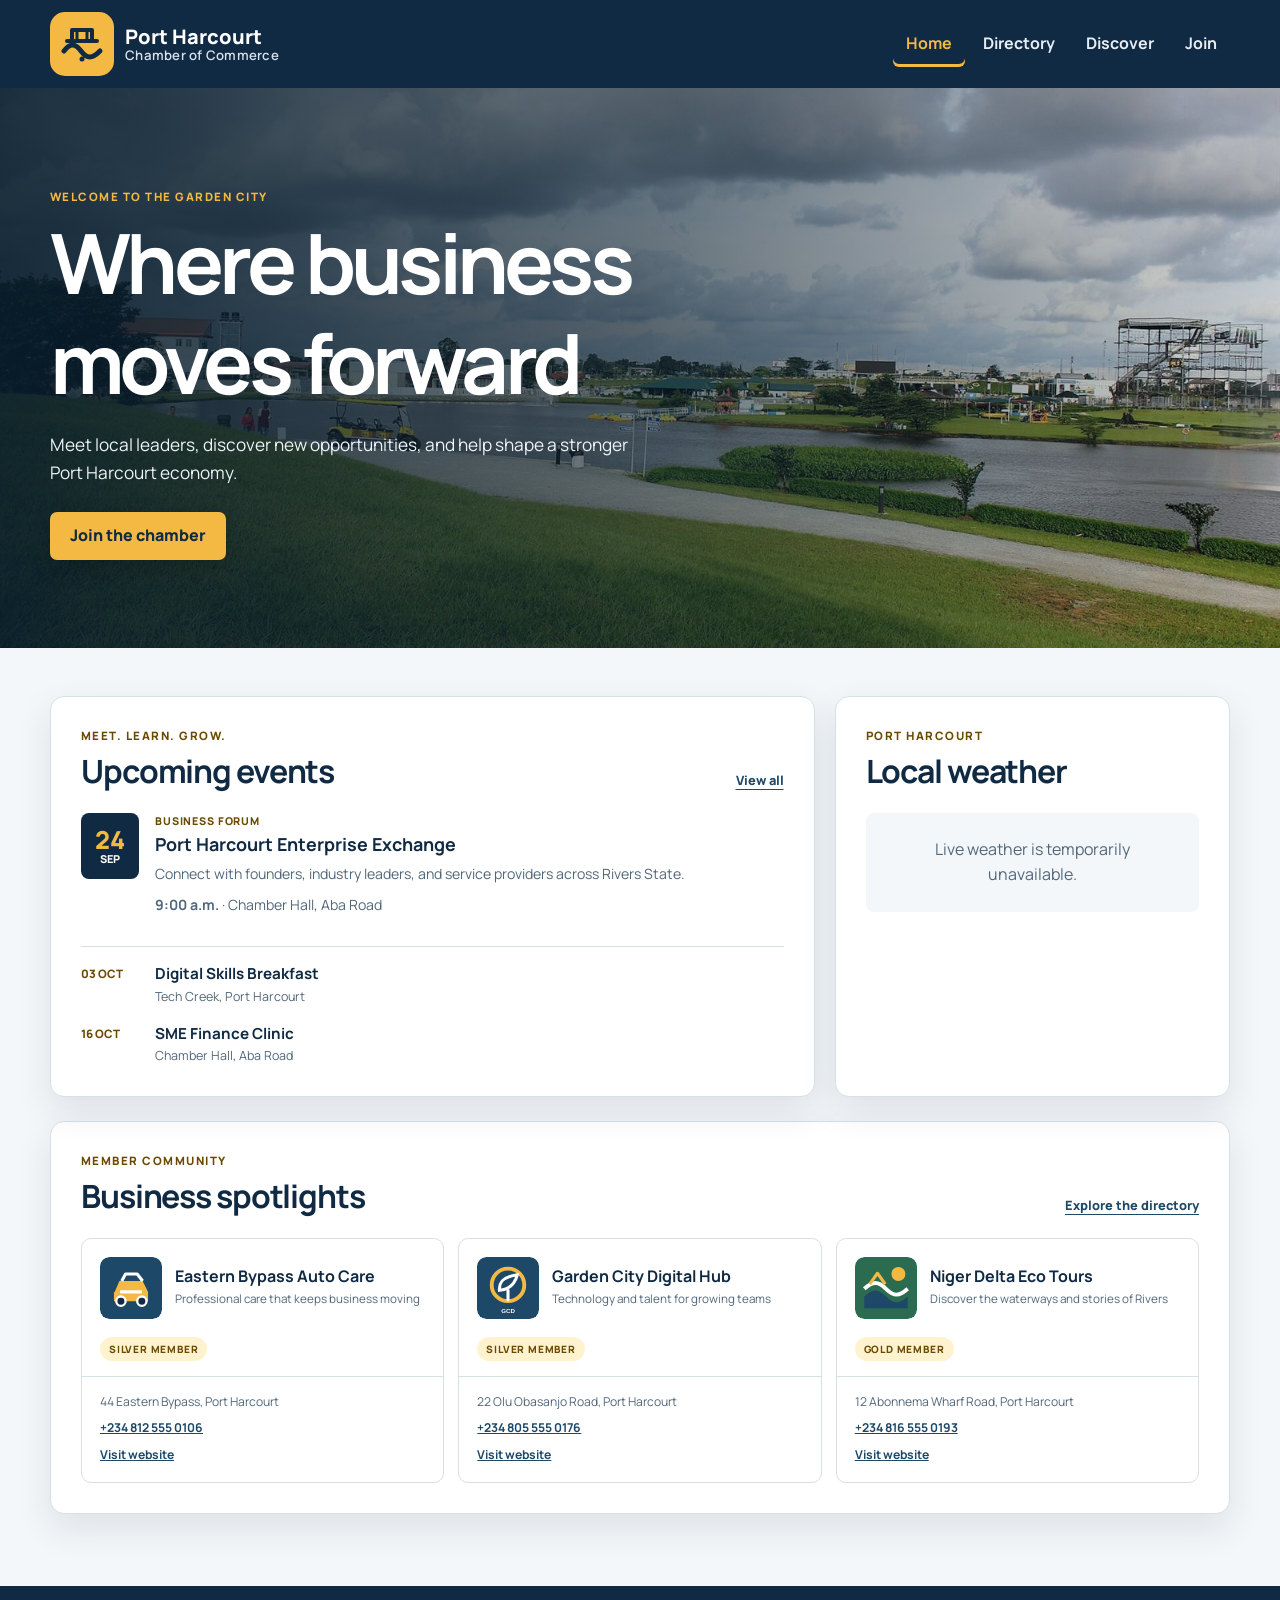
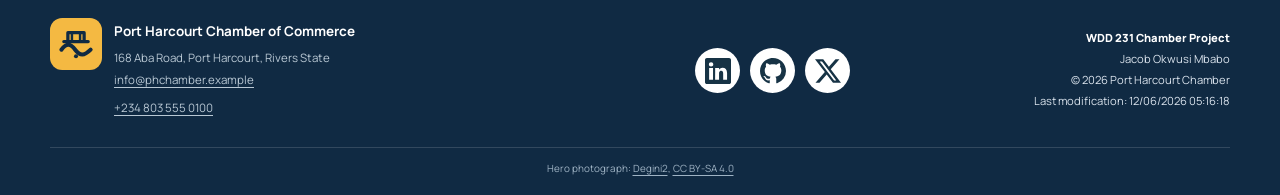
==== chamber/index.html @ 51860c70 "Week 2 assignment" ====
<!DOCTYPE html>
<html lang="en">

<head>
    <meta charset="UTF-8">
    <meta name="viewport" content="width=device-width, initial-scale=1.0">
    <title>Port Harcourt Chamber of Commerce | Home</title>
    <meta name="description" content="Connect with Port Harcourt businesses, chamber events, local weather, and opportunities to grow in Rivers State.">
    <meta name="author" content="Jacob Okwusi Mbabo">
    <meta property="og:title" content="Port Harcourt Chamber of Commerce | Home">
    <meta property="og:description" content="Connect with Port Harcourt businesses, chamber events, local weather, and opportunities to grow in Rivers State.">
    <meta property="og:type" content="website">
    <meta property="og:image" content="https://legendaryemp.github.io/wdd231/chamber/images/port-harcourt-pleasure-park.jpg">
    <meta property="og:image:alt" content="The lake and green landscape at Port Harcourt Pleasure Park">
    <meta property="og:url" content="https://legendaryemp.github.io/wdd231/chamber/index.html">
    <link rel="icon" href="images/chamber-logo.svg" type="image/svg+xml">
    <link rel="stylesheet" href="styles/reset.css">
    <link rel="stylesheet" href="styles/small.css">
    <link rel="stylesheet" href="styles/larger.css">
    <link rel="preconnect" href="https://fonts.googleapis.com">
    <link rel="preconnect" href="https://fonts.gstatic.com" crossorigin>
    <link href="https://fonts.googleapis.com/css2?family=Manrope:wght@400;500;600;700;800&amp;display=swap" rel="stylesheet">
    <script src="scripts/navigation.js" defer></script>
    <script src="scripts/dates.js" defer></script>
    <script src="scripts/weather.js" defer></script>
    <script src="scripts/spotlights.js" defer></script>
</head>

<body>
    <a class="skip-link" href="#main-content">Skip to main content</a>

    <header class="site-header">
        <div class="masthead">
            <a class="brand" href="index.html">
                <img src="images/chamber-logo.svg" alt="" width="64" height="64">
                <span class="brand-name">Port Harcourt <small>Chamber of Commerce</small></span>
            </a>
            <button class="menu-toggle" type="button" aria-label="Open navigation" aria-controls="primary-navigation" aria-expanded="false">
                <span aria-hidden="true"></span>
            </button>
            <nav class="primary-navigation" id="primary-navigation" aria-label="Primary navigation">
                <ul>
                    <li><a href="index.html" aria-current="page">Home</a></li>
                    <li><a href="directory.html">Directory</a></li>
                    <li><a href="discover.html">Discover</a></li>
                    <li><a href="join.html">Join</a></li>
                </ul>
            </nav>
        </div>
    </header>

    <main id="main-content">
        <section class="hero" aria-labelledby="hero-heading">
            <img src="images/port-harcourt-pleasure-park.jpg" alt="The lake and green landscape at Port Harcourt Pleasure Park" width="1600" height="1067" fetchpriority="high">
            <div class="hero-content">
                <p class="eyebrow">Welcome to the Garden City</p>
                <h1 id="hero-heading">Where business moves forward</h1>
                <p>Meet local leaders, discover new opportunities, and help shape a stronger Port Harcourt economy.</p>
                <a class="button button-primary" href="join.html">Join the chamber</a>
            </div>
        </section>

        <div class="page-shell">
            <div class="home-grid">
                <section class="content-card events" aria-labelledby="events-heading">
                    <div class="section-heading">
                        <div>
                            <p class="eyebrow">Meet. Learn. Grow.</p>
                            <h2 id="events-heading">Upcoming events</h2>
                        </div>
                        <a class="text-link" href="discover.html">View all</a>
                    </div>
                    <article class="featured-event">
                        <time datetime="2026-09-24"><span>24</span>Sep</time>
                        <div>
                            <p class="event-type">Business forum</p>
                            <h3>Port Harcourt Enterprise Exchange</h3>
                            <p>Connect with founders, industry leaders, and service providers across Rivers State.</p>
                            <p class="event-meta"><strong>9:00 a.m.</strong> · Chamber Hall, Aba Road</p>
                        </div>
                    </article>
                    <div class="event-list">
                        <article>
                            <time datetime="2026-10-03">03 Oct</time>
                            <div><h3>Digital Skills Breakfast</h3><p>Tech Creek, Port Harcourt</p></div>
                        </article>
                        <article>
                            <time datetime="2026-10-16">16 Oct</time>
                            <div><h3>SME Finance Clinic</h3><p>Chamber Hall, Aba Road</p></div>
                        </article>
                    </div>
                </section>

                <section class="content-card weather" aria-labelledby="weather-heading">
                    <div class="section-heading">
                        <div>
                            <p class="eyebrow">Port Harcourt</p>
                            <h2 id="weather-heading">Local weather</h2>
                        </div>
                    </div>
                    <div id="weather-content" aria-live="polite">
                        <p class="loading-message">Loading current weather…</p>
                    </div>
                    <noscript><p>Enable JavaScript to view current weather and the three-day forecast.</p></noscript>
                </section>
            </div>

            <section class="spotlights" aria-labelledby="spotlights-heading">
                <div class="section-heading section-heading-wide">
                    <div>
                        <p class="eyebrow">Member community</p>
                        <h2 id="spotlights-heading">Business spotlights</h2>
                    </div>
                    <a class="text-link" href="directory.html">Explore the directory</a>
                </div>
                <div class="spotlight-grid" id="spotlight-cards" aria-live="polite">
                    <p class="loading-message">Loading member spotlights…</p>
                </div>
                <noscript><p>Enable JavaScript to view featured chamber members.</p></noscript>
            </section>
        </div>
    </main>

    <footer class="site-footer">
        <div class="footer-content">
            <div class="footer-contact">
                <img src="images/chamber-logo.svg" alt="" width="52" height="52">
                <div>
                    <strong>Port Harcourt Chamber of Commerce</strong>
                    <address>168 Aba Road, Port Harcourt, Rivers State<br><a href="mailto:info@phchamber.example">info@phchamber.example</a><br><a href="tel:+2348035550100">+234&nbsp;803&nbsp;555&nbsp;0100</a></address>
                </div>
            </div>
            <nav class="social-links" aria-label="Social media">
                <a href="https://www.linkedin.com/" aria-label="LinkedIn"><img src="images/linkedin.svg" alt="" width="26" height="26"></a>
                <a href="https://github.com/LegendaryEmp/wdd231" aria-label="GitHub repository"><img src="images/github.svg" alt="" width="26" height="26"></a>
                <a href="https://x.com/Legendaryemp" aria-label="X"><img src="images/x-social.svg" alt="" width="26" height="26"></a>
            </nav>
            <div class="footer-meta">
                <p>WDD 231 Chamber Project</p>
                <p>Jacob Okwusi Mbabo</p>
                <p><span id="current-year"></span> Port Harcourt Chamber</p>
                <p id="last-modified"></p>
            </div>
        </div>
        <p class="photo-credit">Hero photograph: <a href="https://commons.wikimedia.org/wiki/File:Port_Harcourt_Pleasure_Park.jpg">Degini2</a>, <a href="https://creativecommons.org/licenses/by-sa/4.0/">CC BY-SA 4.0</a></p>
    </footer>
</body>

</html>
---- chamber/styles/small.css ----
:root {
    --navy: #102a43;
    --navy-light: #1d4867;
    --gold: #f4b942;
    --gold-dark: #6b4a00;
    --mist: #f4f7f9;
    --white: #ffffff;
    --slate: #243b53;
    --muted: #52677a;
    --line: #d6e0e7;
    --success: #2b6b4f;
    --radius: 14px;
    --shadow: 0 14px 36px rgb(16 42 67 / 10%);
}

* {
    box-sizing: border-box;
}

html {
    scroll-behavior: smooth;
}

body {
    margin: 0;
    background: var(--mist);
    color: var(--slate);
    font-family: "Manrope", Arial, sans-serif;
    line-height: 1.6;
}

img {
    display: block;
    max-width: 100%;
    height: auto;
}

a {
    color: inherit;
}

button,
a {
    -webkit-tap-highlight-color: transparent;
}

button {
    font: inherit;
}

.skip-link {
    position: fixed;
    z-index: 100;
    top: 8px;
    left: 8px;
    padding: 10px 14px;
    border-radius: 6px;
    background: var(--gold);
    color: var(--navy);
    font-weight: 800;
    transform: translateY(-150%);
}

.skip-link:focus {
    transform: translateY(0);
}

.site-header {
    position: relative;
    z-index: 20;
    background: var(--navy);
    color: var(--white);
}

.masthead {
    display: grid;
    grid-template-columns: minmax(0, 1fr) auto;
    align-items: center;
    width: min(100% - 28px, 1180px);
    margin-inline: auto;
    padding-block: 12px;
}

.brand {
    display: inline-flex;
    align-items: center;
    gap: 11px;
    width: fit-content;
    color: var(--white);
    font-size: clamp(1rem, 4vw, 1.25rem);
    font-weight: 800;
    line-height: 1.15;
    text-decoration: none;
}

.brand img {
    width: 52px;
    height: 52px;
}

.brand-name small {
    display: block;
    color: #d9e2ec;
    font-size: 0.66em;
    font-weight: 600;
    letter-spacing: 0.02em;
}

.menu-toggle {
    display: grid;
    place-items: center;
    width: 46px;
    height: 46px;
    border: 1px solid rgb(255 255 255 / 35%);
    border-radius: 8px;
    background: transparent;
    color: var(--white);
    cursor: pointer;
}

.menu-toggle span,
.menu-toggle span::before,
.menu-toggle span::after {
    display: block;
    width: 23px;
    height: 2px;
    background: currentcolor;
    content: "";
    transition: transform 180ms ease;
}

.menu-toggle span {
    position: relative;
}

.menu-toggle span::before {
    position: absolute;
    top: -7px;
}

.menu-toggle span::after {
    position: absolute;
    top: 7px;
}

.menu-toggle[aria-expanded="true"] span {
    background: transparent;
}

.menu-toggle[aria-expanded="true"] span::before {
    top: 0;
    transform: rotate(45deg);
}

.menu-toggle[aria-expanded="true"] span::after {
    top: 0;
    transform: rotate(-45deg);
}

.primary-navigation {
    grid-column: 1 / -1;
}

.primary-navigation ul {
    display: grid;
    gap: 2px;
    margin: 12px 0 0;
    padding: 0;
    border-top: 1px solid rgb(255 255 255 / 16%);
    list-style: none;
}

.primary-navigation a {
    display: block;
    padding: 13px 10px;
    border-radius: 6px;
    color: #e8eef3;
    font-weight: 700;
    text-decoration: none;
}

.primary-navigation a:hover,
.primary-navigation a:focus-visible {
    background: rgb(255 255 255 / 10%);
    color: var(--white);
}

.primary-navigation a[aria-current="page"] {
    background: var(--gold);
    color: var(--navy);
}

.hero {
    position: relative;
    display: grid;
    min-height: 510px;
    overflow: hidden;
    isolation: isolate;
    align-items: end;
}

.hero::after {
    position: absolute;
    z-index: -1;
    inset: 0;
    background: linear-gradient(180deg, rgb(8 29 45 / 12%) 12%, rgb(8 29 45 / 90%) 100%);
    content: "";
}

.hero > img {
    position: absolute;
    z-index: -2;
    inset: 0;
    width: 100%;
    height: 100%;
    object-fit: cover;
    object-position: 52% center;
}

.hero-content {
    width: min(100% - 32px, 1180px);
    margin-inline: auto;
    padding-block: 70px 54px;
    color: var(--white);
}

.eyebrow {
    margin: 0 0 7px;
    color: var(--gold-dark);
    font-size: 0.72rem;
    font-weight: 800;
    letter-spacing: 0.13em;
    text-transform: uppercase;
}

.hero .eyebrow {
    color: var(--gold);
}

h1,
h2,
h3,
p {
    overflow-wrap: anywhere;
}

h1,
h2,
h3 {
    color: var(--navy);
    line-height: 1.2;
}

.hero h1 {
    max-width: 700px;
    margin: 0;
    color: var(--white);
    font-size: clamp(2.3rem, 10vw, 5.2rem);
    letter-spacing: -0.055em;
}

.hero-content > p:not(.eyebrow) {
    max-width: 610px;
    margin: 18px 0 26px;
    color: #edf3f7;
    font-size: 1rem;
}

.button {
    display: inline-flex;
    justify-content: center;
    min-height: 46px;
    align-items: center;
    padding: 11px 20px;
    border-radius: 7px;
    font-weight: 800;
    text-decoration: none;
}

.button-primary {
    background: var(--gold);
    color: var(--navy);
    box-shadow: 0 8px 22px rgb(0 0 0 / 22%);
}

.button-primary:hover,
.button-primary:focus-visible {
    background: #ffca5d;
    transform: translateY(-1px);
}

.page-shell,
.directory-main {
    width: min(100% - 32px, 1180px);
    margin-inline: auto;
}

.page-shell {
    padding-block: 36px 52px;
}

.home-grid {
    display: grid;
    gap: 20px;
}

.content-card,
.spotlights {
    padding: 24px;
    border: 1px solid var(--line);
    border-radius: var(--radius);
    background: var(--white);
    box-shadow: var(--shadow);
}

.section-heading {
    display: flex;
    align-items: flex-end;
    justify-content: space-between;
    gap: 18px;
    margin-bottom: 22px;
}

.section-heading > div,
.featured-event > div,
.event-list article > div {
    min-width: 0;
}

.section-heading h2 {
    margin: 0;
    font-size: clamp(1.45rem, 5vw, 2rem);
    letter-spacing: -0.035em;
}

.text-link {
    flex: 0 0 auto;
    color: var(--navy-light);
    font-size: 0.8rem;
    font-weight: 800;
    text-underline-offset: 4px;
}

.featured-event {
    display: grid;
    grid-template-columns: 58px 1fr;
    gap: 16px;
    padding-bottom: 22px;
    border-bottom: 1px solid var(--line);
}

.featured-event > time {
    display: flex;
    flex-direction: column;
    justify-content: center;
    height: 66px;
    border-radius: 8px;
    background: var(--navy);
    color: var(--white);
    font-size: 0.68rem;
    font-weight: 800;
    line-height: 1.1;
    text-align: center;
    text-transform: uppercase;
}

.featured-event time span {
    color: var(--gold);
    font-size: 1.55rem;
}

.event-type {
    margin: 0 0 4px;
    color: var(--gold-dark);
    font-size: 0.67rem;
    font-weight: 800;
    letter-spacing: 0.08em;
    text-transform: uppercase;
}

.featured-event h3,
.event-list h3 {
    margin: 0;
}

.featured-event h3 {
    font-size: 1.12rem;
}

.featured-event p:not(.event-type) {
    margin: 8px 0;
    color: var(--muted);
    font-size: 0.88rem;
}

.featured-event .event-meta {
    margin-bottom: 0;
    color: var(--slate);
}

.event-list {
    display: grid;
}

.event-list article {
    display: grid;
    grid-template-columns: 58px 1fr;
    gap: 16px;
    padding-top: 18px;
}

.event-list time {
    color: var(--gold-dark);
    font-size: 0.72rem;
    font-weight: 800;
    text-transform: uppercase;
}

.event-list h3 {
    font-size: 0.95rem;
}

.event-list p {
    margin: 3px 0 0;
    color: var(--muted);
    font-size: 0.78rem;
}

.loading-message,
.error-message {
    grid-column: 1 / -1;
    margin: 0;
    padding: 24px;
    border-radius: 8px;
    background: var(--mist);
    color: var(--muted);
    text-align: center;
}

.current-weather {
    display: grid;
    grid-template-columns: auto 1fr;
    gap: 15px;
    align-items: center;
    margin-bottom: 21px;
}

.current-weather img {
    width: 76px;
    height: 76px;
    border-radius: 50%;
    background: #eaf2f6;
}

.current-temperature {
    margin: 0;
    color: var(--navy);
    font-size: 2.2rem;
    font-weight: 800;
    line-height: 1;
}

.weather-description {
    margin: 5px 0 0;
    color: var(--muted);
    font-size: 0.88rem;
    text-transform: capitalize;
}

.forecast-title {
    margin: 0 0 10px;
    color: var(--navy);
    font-size: 0.78rem;
    letter-spacing: 0.08em;
    text-transform: uppercase;
}

.forecast-list {
    display: grid;
    grid-template-columns: repeat(3, minmax(0, 1fr));
    gap: 7px;
    margin: 0;
    padding: 0;
    list-style: none;
}

.forecast-list li {
    padding: 11px 5px;
    border-radius: 7px;
    background: var(--mist);
    text-align: center;
}

.forecast-list time,
.forecast-list strong {
    display: block;
}

.forecast-list time {
    color: var(--muted);
    font-size: 0.67rem;
    font-weight: 700;
}

.forecast-list strong {
    margin-top: 4px;
    color: var(--navy);
    font-size: 1.04rem;
}

.weather-source {
    margin: 14px 0 0;
    color: var(--muted);
    font-size: 0.66rem;
    text-align: right;
}

.weather-source a {
    text-underline-offset: 3px;
}

.spotlights {
    margin-top: 20px;
}

.spotlight-grid {
    display: grid;
    gap: 14px;
}

.member-card {
    display: grid;
    grid-template-rows: auto auto 1fr;
    min-width: 0;
    overflow: hidden;
    border: 1px solid var(--line);
    border-radius: 10px;
    background: var(--white);
}

.member-card-header {
    display: grid;
    grid-template-columns: 62px minmax(0, 1fr);
    gap: 13px;
    align-items: center;
    padding: 18px;
}

.member-card-header img {
    width: 62px;
    height: 62px;
    border-radius: 9px;
}

.member-card h3 {
    margin: 0;
    font-size: 1rem;
}

.member-card .tagline {
    margin: 4px 0 0;
    color: var(--muted);
    font-size: 0.73rem;
}

.membership-badge {
    width: fit-content;
    margin: 0 18px;
    padding: 4px 9px;
    border-radius: 999px;
    background: #fff3cf;
    color: var(--gold-dark);
    font-size: 0.63rem;
    font-weight: 800;
    letter-spacing: 0.08em;
    text-transform: uppercase;
}

.member-details {
    display: grid;
    gap: 7px;
    margin: 15px 0 0;
    padding: 15px 18px 18px;
    border-top: 1px solid var(--line);
    color: var(--muted);
    font-size: 0.76rem;
    font-style: normal;
}

.member-details a {
    color: var(--navy-light);
    font-weight: 700;
    overflow-wrap: anywhere;
}

.directory-main {
    min-height: 55vh;
    padding-block: 38px 56px;
}

.placeholder-main {
    display: flex;
    flex-direction: column;
    justify-content: center;
    min-height: 58vh;
    width: min(100% - 32px, 760px);
    margin-inline: auto;
    padding-block: 64px;
}

.placeholder-main h1 {
    max-width: 700px;
    margin: 0;
    font-size: clamp(2.2rem, 9vw, 4.3rem);
    letter-spacing: -0.055em;
}

.placeholder-main > p:not(.eyebrow) {
    max-width: 650px;
    margin: 18px 0 28px;
    color: var(--muted);
}

.placeholder-main .button {
    align-self: flex-start;
}

.directory-intro {
    max-width: 690px;
}

.directory-intro h1 {
    margin: 0;
    font-size: clamp(2rem, 9vw, 3.6rem);
    letter-spacing: -0.055em;
}

.directory-intro > p:last-child {
    margin: 12px 0 0;
    color: var(--muted);
}

.directory-toolbar {
    display: flex;
    justify-content: center;
    gap: 8px;
    margin: 28px 0 20px;
}

.directory-toolbar button {
    min-width: 104px;
    padding: 9px 15px;
    border: 1px solid var(--navy);
    border-radius: 7px;
    background: var(--white);
    color: var(--navy);
    font-weight: 800;
    cursor: pointer;
}

.directory-toolbar button[aria-pressed="true"] {
    background: var(--navy);
    color: var(--white);
}

.directory-grid {
    display: grid;
    gap: 14px;
}

.directory-grid.list-view {
    display: block;
}

.directory-grid.list-view .member-card {
    display: grid;
    grid-template-columns: 1fr;
    margin-bottom: 10px;
    border-radius: 5px;
}

.directory-grid.list-view .member-card:nth-child(even) {
    background: #e7edf1;
}

.site-footer {
    padding: 32px 16px 18px;
    background: var(--navy);
    color: #d9e2ec;
}

.footer-content {
    display: grid;
    gap: 26px;
    width: min(100%, 1180px);
    margin-inline: auto;
}

.footer-contact {
    display: flex;
    gap: 12px;
    align-items: flex-start;
}

.footer-contact strong {
    color: var(--white);
    font-size: 0.84rem;
}

.footer-contact address {
    margin-top: 5px;
    color: #b9c8d4;
    font-size: 0.72rem;
    font-style: normal;
}

.footer-contact a,
.photo-credit a {
    color: inherit;
    text-underline-offset: 3px;
}

.social-links {
    display: flex;
    gap: 10px;
    align-items: center;
}

.social-links a {
    display: grid;
    width: 45px;
    height: 45px;
    place-items: center;
    border: 1px solid rgb(255 255 255 / 28%);
    border-radius: 50%;
    background: var(--white);
}

.footer-meta p {
    margin: 0 0 3px;
    font-size: 0.7rem;
}

.footer-meta p:first-child {
    color: var(--white);
    font-weight: 800;
}

.photo-credit {
    width: min(100%, 1180px);
    margin: 24px auto 0;
    padding-top: 13px;
    border-top: 1px solid rgb(255 255 255 / 14%);
    color: #9fb3c4;
    font-size: 0.62rem;
    text-align: center;
}

:focus-visible {
    outline: 3px solid var(--gold);
    outline-offset: 3px;
}

[hidden] {
    display: none !important;
}

@media (max-width: 699px) {
    .masthead .menu-toggle {
        display: grid !important;
    }

    .featured-event {
        grid-template-columns: 58px minmax(0, 1fr);
    }

    .featured-event h3 {
        font-size: 1rem;
    }
}

.member-card h2 {
    margin: 0;
    font-size: 1rem;
}

.member-details,
.footer-contact > div {
    min-width: 0;
    overflow-wrap: anywhere;
}

.footer-contact > img,
.brand > img {
    flex-shrink: 0;
}

.directory-grid.list-view .member-card-header {
    grid-template-columns: minmax(0, 1fr);
}

.directory-grid.list-view .member-card-header img,
.directory-grid.list-view .tagline {
    display: none;
}

@media (max-width: 699px) {
    .section-heading-wide {
        flex-direction: column;
        align-items: flex-start;
    }
}

.footer-contact address a {
    display: inline-block;
    min-height: 28px;
    padding-block: 4px;
}
---- chamber/styles/larger.css ----
@media (min-width: 700px) {
    .masthead {
        grid-template-columns: auto 1fr;
        min-height: 88px;
        padding-block: 10px;
    }

    .brand img {
        width: 64px;
        height: 64px;
    }

    .menu-toggle {
        display: none;
    }

    .primary-navigation {
        grid-column: auto;
        justify-self: end;
    }

    .primary-navigation ul {
        display: flex;
        gap: 5px;
        margin: 0;
        border: 0;
    }

    .primary-navigation a {
        padding: 10px 13px;
    }

    .primary-navigation a[aria-current="page"] {
        background: transparent;
        color: var(--gold);
        box-shadow: inset 0 -3px var(--gold);
    }

    .hero {
        min-height: 560px;
    }

    .hero::after {
        background: linear-gradient(90deg, rgb(8 29 45 / 90%) 0%, rgb(8 29 45 / 58%) 50%, rgb(8 29 45 / 15%) 100%);
    }

    .hero-content {
        padding-block: 88px;
    }

    .hero-content > p:not(.eyebrow) {
        font-size: 1.08rem;
    }

    .page-shell {
        padding-block: 48px 72px;
    }

    .home-grid {
        grid-template-columns: minmax(0, 1.45fr) minmax(280px, 0.75fr);
    }

    .content-card,
    .spotlights {
        padding: 30px;
    }

    .spotlights {
        margin-top: 24px;
    }

    .spotlight-grid,
    .directory-grid {
        grid-template-columns: repeat(2, minmax(0, 1fr));
    }

    .directory-main {
        padding-block: 56px 80px;
    }

    .directory-grid.list-view .member-card {
        grid-template-columns: minmax(0, 1fr) auto minmax(0, 1.2fr);
        align-items: center;
    }

    .directory-grid.list-view .member-card-header {
        padding-block: 12px;
    }

    .directory-grid.list-view .membership-badge {
        margin: 12px;
    }

    .directory-grid.list-view .member-details {
        margin: 0;
        border-top: 0;
        border-left: 1px solid var(--line);
    }

    .footer-content {
        grid-template-columns: minmax(0, 1.4fr) auto minmax(0, 0.8fr);
        align-items: center;
    }

    .social-links {
        justify-content: center;
    }

    .footer-meta {
        text-align: right;
    }
}

@media (min-width: 960px) {
    .spotlight-grid,
    .directory-grid {
        grid-template-columns: repeat(3, minmax(0, 1fr));
    }
}
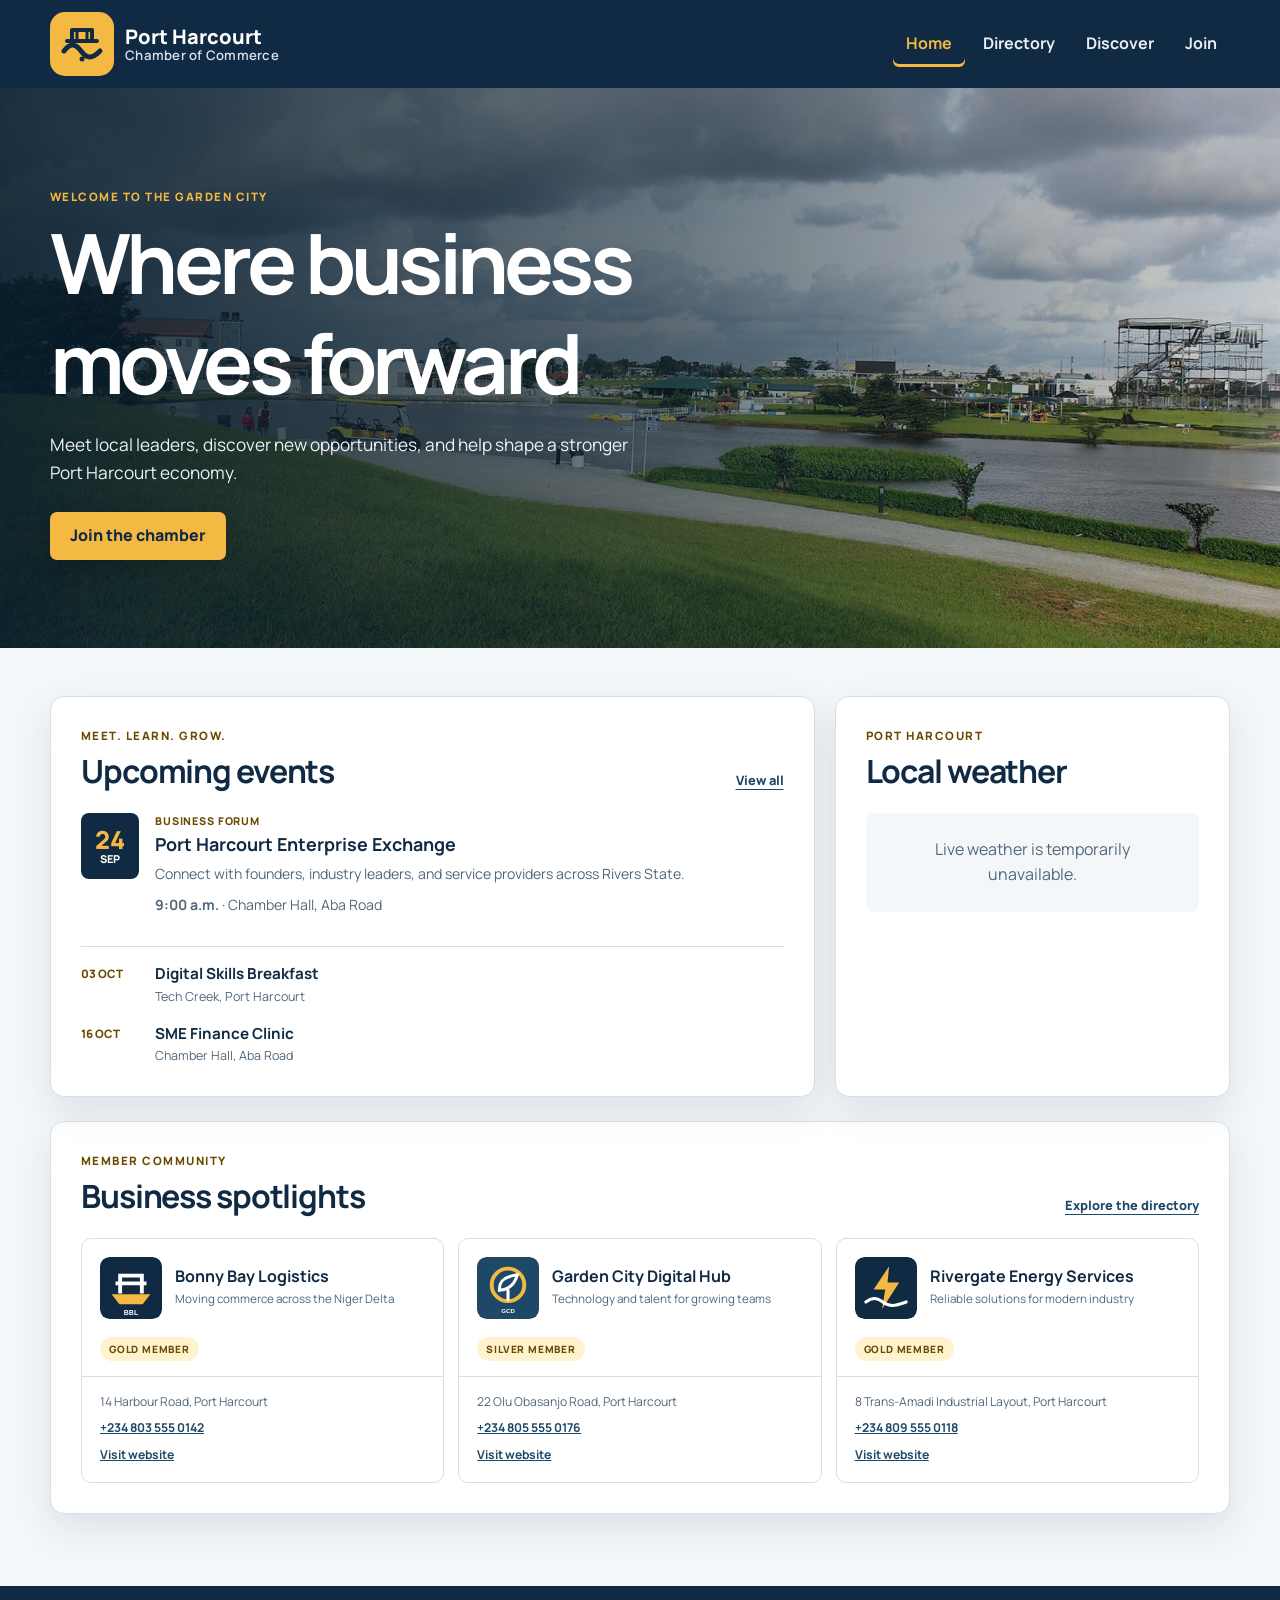
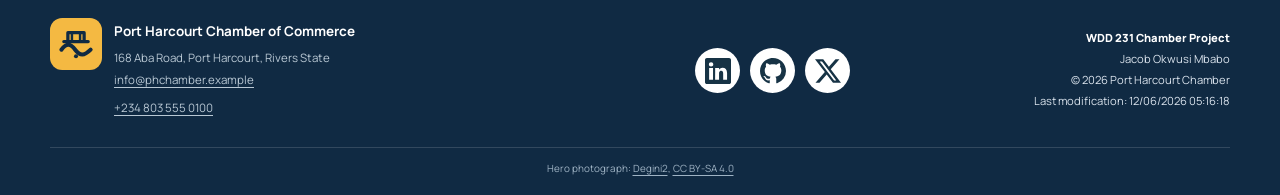
==== commit 3cfee9f9: "fixed error" ====
--- a/chamber/index.html
+++ b/chamber/index.html
@@ -51,7 +51,7 @@
 
     <main id="main-content">
         <section class="hero" aria-labelledby="hero-heading">
-            <img src="images/port-harcourt-pleasure-park.jpg" alt="The lake and green landscape at Port Harcourt Pleasure Park" width="1600" height="1067" fetchpriority="high">
+            <img src="images/ph-pleasure-park.jpg" alt="The lake and green landscape at Port Harcourt Pleasure Park" width="1600" height="1067" fetchpriority="high">
             <div class="hero-content">
                 <p class="eyebrow">Welcome to the Garden City</p>
                 <h1 id="hero-heading">Where business moves forward</h1>
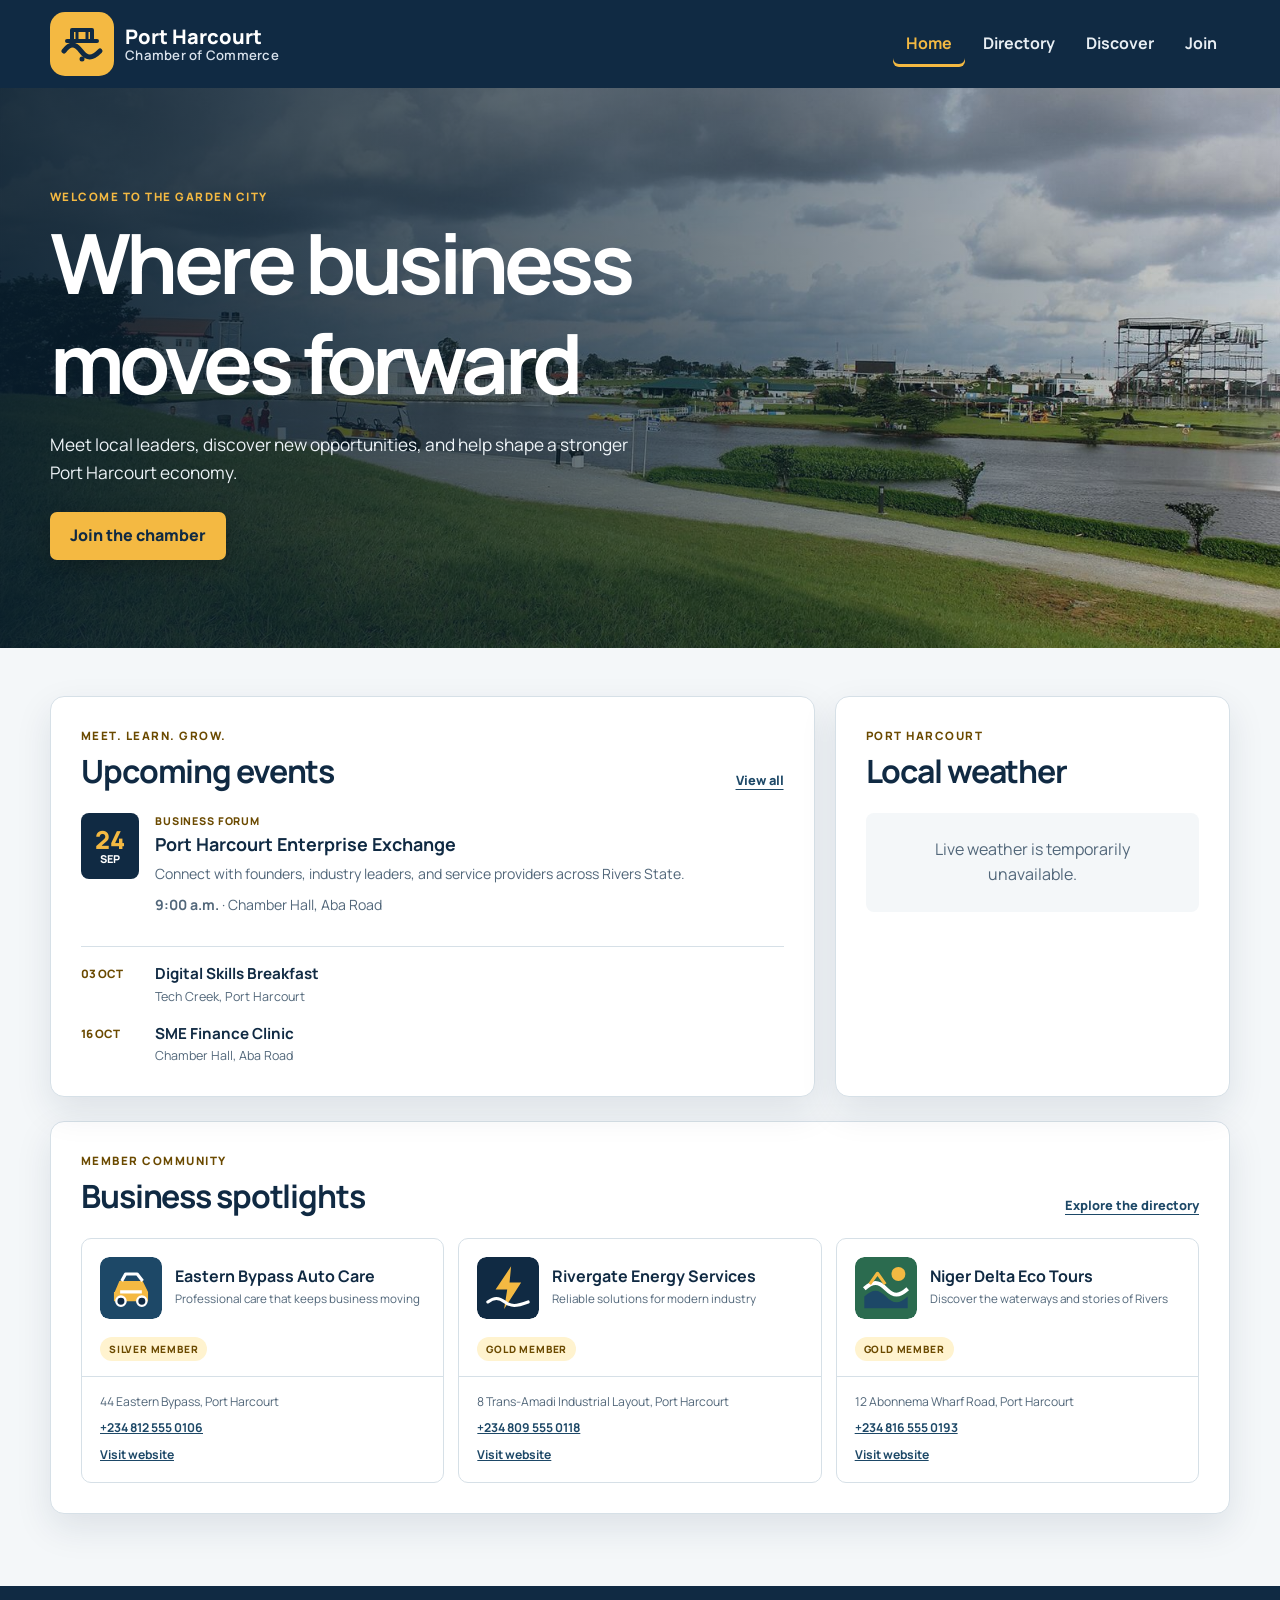
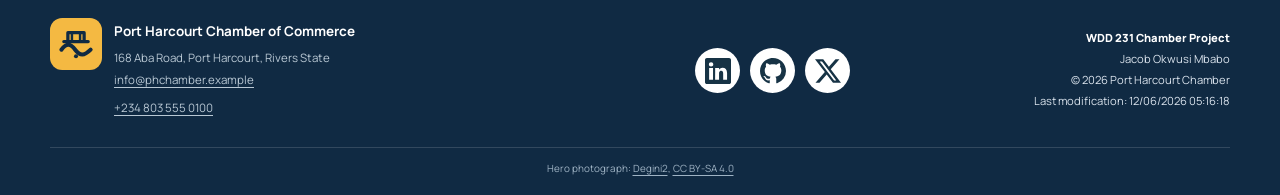
==== commit c456b393: "fixed error" ====
--- a/chamber/index.html
+++ b/chamber/index.html
@@ -10,7 +10,7 @@
     <meta property="og:title" content="Port Harcourt Chamber of Commerce | Home">
     <meta property="og:description" content="Connect with Port Harcourt businesses, chamber events, local weather, and opportunities to grow in Rivers State.">
     <meta property="og:type" content="website">
-    <meta property="og:image" content="https://legendaryemp.github.io/wdd231/chamber/images/port-harcourt-pleasure-park.jpg">
+    <meta property="og:image" content="https://legendaryemp.github.io/wdd231/chamber/images/ph-pleasure-park.jpg">
     <meta property="og:image:alt" content="The lake and green landscape at Port Harcourt Pleasure Park">
     <meta property="og:url" content="https://legendaryemp.github.io/wdd231/chamber/index.html">
     <link rel="icon" href="images/chamber-logo.svg" type="image/svg+xml">
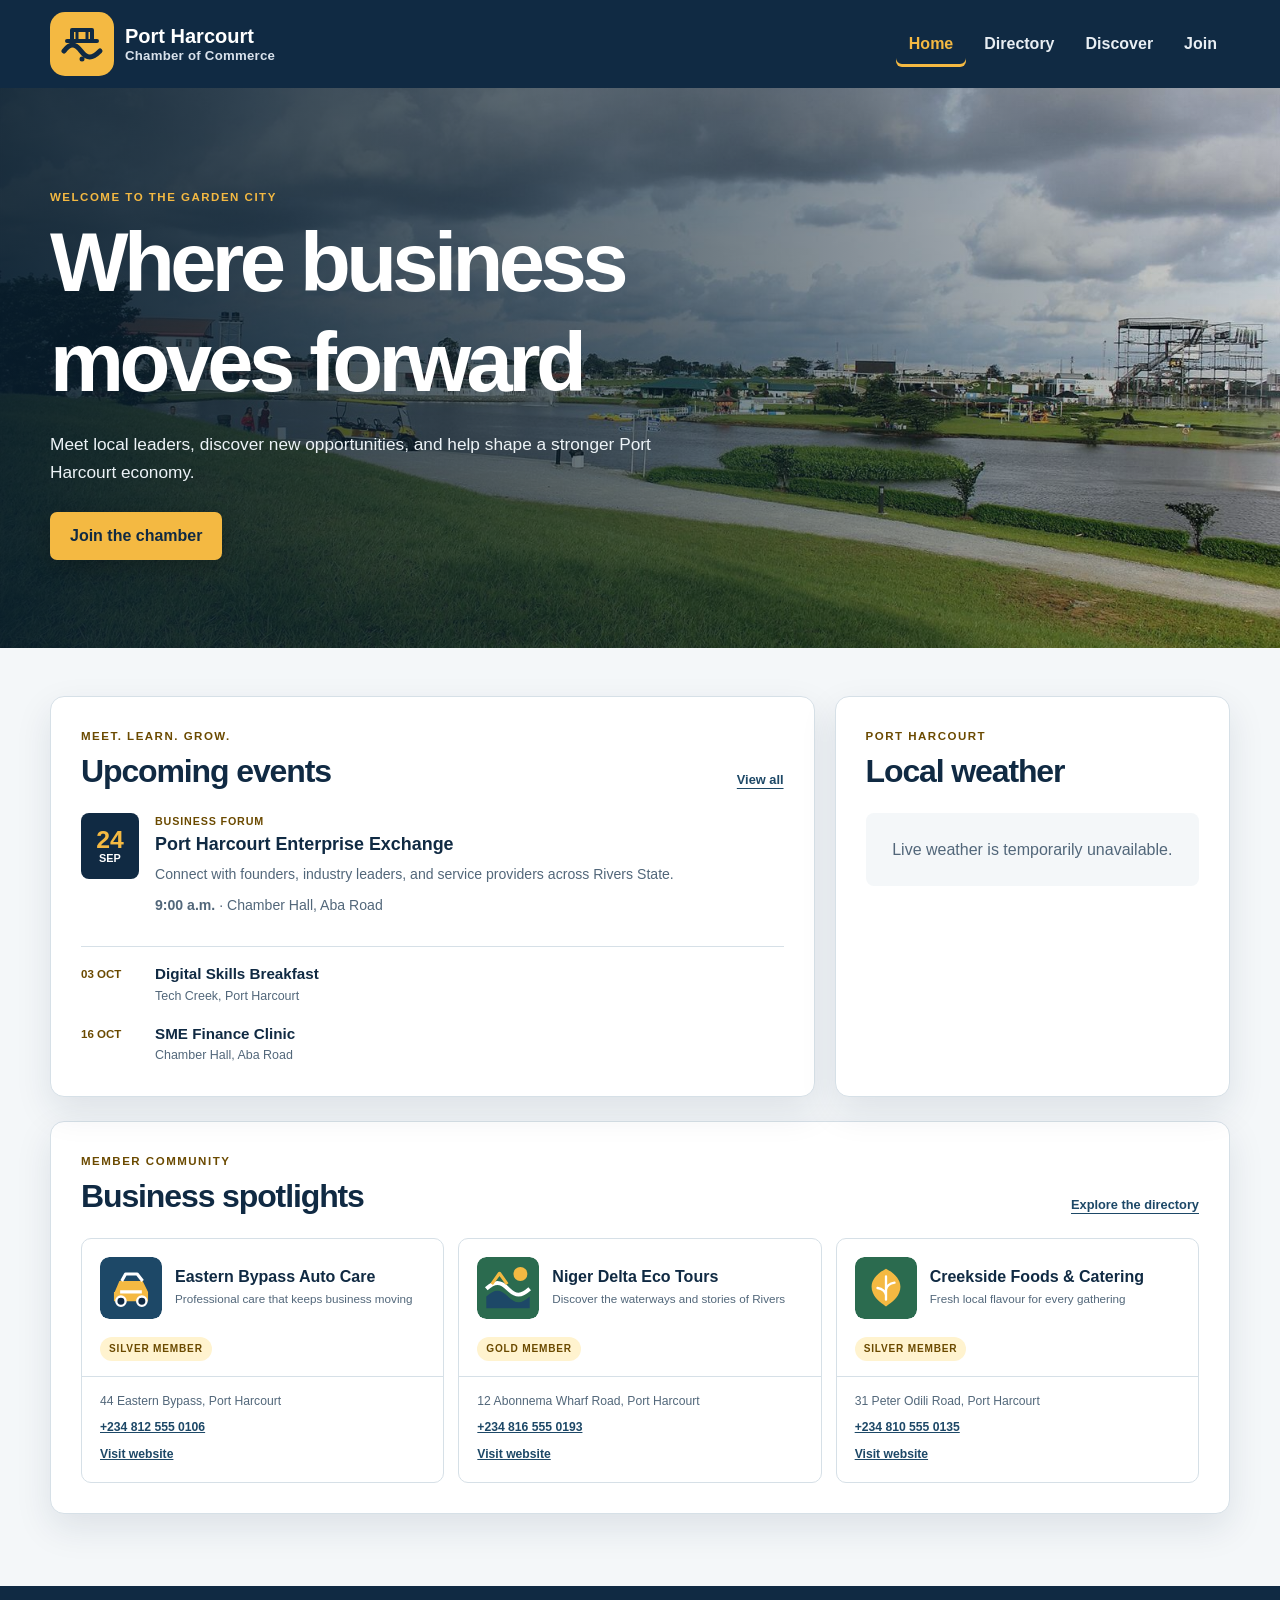
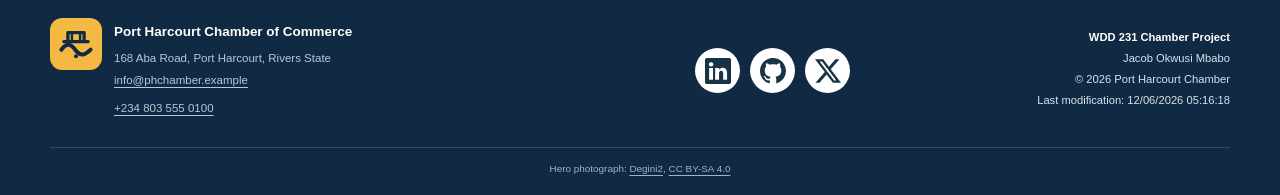
==== commit 39e11ae3: "Discover page" ====
--- a/chamber/index.html
+++ b/chamber/index.html
@@ -15,11 +15,9 @@
     <meta property="og:url" content="https://legendaryemp.github.io/wdd231/chamber/index.html">
     <link rel="icon" href="images/chamber-logo.svg" type="image/svg+xml">
     <link rel="stylesheet" href="styles/reset.css">
+    <link rel="preload" href="fonts/manrope-latin.woff2" as="font" type="font/woff2" crossorigin>
     <link rel="stylesheet" href="styles/small.css">
     <link rel="stylesheet" href="styles/larger.css">
-    <link rel="preconnect" href="https://fonts.googleapis.com">
-    <link rel="preconnect" href="https://fonts.gstatic.com" crossorigin>
-    <link href="https://fonts.googleapis.com/css2?family=Manrope:wght@400;500;600;700;800&amp;display=swap" rel="stylesheet">
     <script src="scripts/navigation.js" defer></script>
     <script src="scripts/dates.js" defer></script>
     <script src="scripts/weather.js" defer></script>
--- a/chamber/styles/small.css
+++ b/chamber/styles/small.css
@@ -1,3 +1,11 @@
+@font-face {
+    font-family: "Manrope";
+    font-style: normal;
+    font-weight: 200 800;
+    font-display: swap;
+    src: url("../fonts/manrope-latin.woff2") format("woff2");
+}
+
 :root {
     --navy: #102a43;
     --navy-light: #1d4867;
@@ -816,3 +824,397 @@
     min-height: 28px;
     padding-block: 4px;
 }
+
+.join-layout {
+    display: grid;
+    gap: 32px;
+    margin-top: 32px;
+    align-items: start;
+}
+
+.application-panel {
+    min-width: 0;
+    padding: clamp(18px, 3vw, 32px);
+    border: 1px solid var(--line);
+    border-radius: var(--radius);
+    background: var(--white);
+    box-shadow: var(--shadow);
+}
+
+.application-panel h2,
+.membership-levels > h2 {
+    margin: 0;
+    font-size: 1.4rem;
+}
+
+.form-note,
+.levels-note {
+    margin: 10px 0 24px;
+    color: var(--muted);
+    font-size: 0.88rem;
+}
+
+.membership-form fieldset {
+    min-width: 0;
+    margin: 0 0 26px;
+    padding: 0;
+    border: 0;
+}
+
+.membership-form legend {
+    width: 100%;
+    margin-bottom: 18px;
+    padding: 0 0 8px;
+    border-bottom: 1px solid var(--line);
+    color: var(--navy);
+    font-weight: 800;
+}
+
+.membership-form label {
+    display: block;
+    margin-bottom: 18px;
+    font-size: 0.9rem;
+    font-weight: 700;
+}
+
+.membership-form input:not([type="hidden"], [type="submit"]),
+.membership-form select,
+.membership-form textarea {
+    display: block;
+    width: 100%;
+    min-width: 0;
+    min-height: 48px;
+    margin-top: 6px;
+    padding: 11px 12px;
+    border: 1px solid var(--muted);
+    border-radius: 6px;
+    background: var(--white);
+    color: var(--slate);
+    font-size: 1rem;
+    font-weight: 400;
+}
+
+.membership-form input::placeholder {
+    color: var(--muted);
+    opacity: 1;
+}
+
+.membership-form textarea {
+    resize: vertical;
+}
+
+.membership-form :focus-visible,
+.benefits-button:focus-visible,
+.dialog-close:focus-visible,
+.confirmation-actions a:focus-visible {
+    outline: 3px solid var(--navy-light);
+    outline-offset: 3px;
+}
+
+.membership-form :user-invalid {
+    border-color: #a32121;
+    border-width: 2px;
+}
+
+.field-hint {
+    margin: -10px 0 20px;
+    color: var(--muted);
+    font-size: 0.8rem;
+}
+
+.application-submit {
+    width: 100%;
+    border: 0;
+    cursor: pointer;
+    box-shadow: none;
+}
+
+.level-card {
+    margin-top: 16px;
+    padding: 22px;
+    border: 1px solid var(--line);
+    border-left: 5px solid var(--navy-light);
+    border-radius: var(--radius);
+    background: var(--white);
+    animation: welcome-card 550ms ease-out both;
+}
+
+.level-card:nth-of-type(2) {
+    animation-delay: 100ms;
+    border-left-color: #87552e;
+}
+
+.level-card:nth-of-type(3) {
+    animation-delay: 200ms;
+    border-left-color: #647685;
+}
+
+.level-card:nth-of-type(4) {
+    animation-delay: 300ms;
+    border-left-color: var(--gold-dark);
+    background: #fffaec;
+}
+
+.level-card h3 {
+    margin: 0;
+    font-size: 1.16rem;
+}
+
+.level-card p {
+    margin: 8px 0 14px;
+    font-size: 0.88rem;
+}
+
+.level-price {
+    color: var(--gold-dark);
+    font-weight: 800;
+}
+
+.benefits-button,
+.dialog-close {
+    min-height: 44px;
+    padding: 9px 14px;
+    border: 1px solid var(--navy);
+    border-radius: 6px;
+    background: var(--navy);
+    color: var(--white);
+    font-weight: 700;
+    cursor: pointer;
+}
+
+.benefits-button:hover,
+.dialog-close:hover {
+    background: var(--navy-light);
+}
+
+.membership-dialog {
+    width: min(100% - 32px, 520px);
+    max-height: calc(100% - 48px);
+    margin: auto;
+    padding: 28px;
+    overflow-y: auto;
+    border: 1px solid var(--line);
+    border-radius: var(--radius);
+    background: var(--white);
+    color: var(--slate);
+    box-shadow: var(--shadow);
+}
+
+.membership-dialog::backdrop {
+    background: rgb(8 29 45 / 72%);
+}
+
+.membership-dialog h2 {
+    margin-top: 0;
+}
+
+.membership-dialog ul {
+    padding-left: 22px;
+    margin-block: 20px;
+}
+
+.membership-dialog li {
+    margin-bottom: 10px;
+}
+
+.thankyou-main {
+    min-height: 65vh;
+}
+
+.confirmation-panel {
+    max-width: 760px;
+    margin-top: 28px;
+}
+
+.application-details {
+    margin-bottom: 0;
+}
+
+.application-details > div {
+    padding-block: 13px;
+    border-bottom: 1px solid var(--line);
+    overflow-wrap: anywhere;
+}
+
+.application-details > div:last-child {
+    border-bottom: 0;
+}
+
+.application-details dt {
+    color: var(--muted);
+    font-size: 0.85rem;
+    font-weight: 700;
+}
+
+.application-details dd {
+    margin: 4px 0 0;
+}
+
+.confirmation-actions {
+    display: flex;
+    flex-wrap: wrap;
+    gap: 16px;
+    margin-top: 28px;
+}
+
+.return-link {
+    color: var(--navy);
+    text-decoration: underline;
+    text-underline-offset: 4px;
+}
+
+@keyframes welcome-card {
+    from {
+        opacity: 0;
+        transform: translateY(14px);
+    }
+    to {
+        opacity: 1;
+        transform: translateY(0);
+    }
+}
+
+@media (prefers-reduced-motion: reduce) {
+    html {
+        scroll-behavior: auto;
+    }
+
+    .level-card {
+        animation: none;
+    }
+}
+
+.discover-main .directory-intro {
+    margin-bottom: 24px;
+}
+
+.visit-message {
+    margin-bottom: 24px;
+    padding: 16px 20px;
+    border-left: 5px solid var(--gold);
+    border-radius: 8px;
+    background: var(--navy);
+    color: var(--white);
+}
+
+.visit-message p {
+    margin: 0;
+}
+
+.community-overview {
+    margin-bottom: 28px;
+    max-width: 850px;
+}
+
+.community-overview h2 {
+    margin-bottom: 8px;
+    color: var(--navy);
+}
+
+.community-overview a,
+.photo-credits a,
+#place-source {
+    color: var(--navy-light);
+    text-underline-offset: 3px;
+}
+
+.discover-gallery {
+    display: grid;
+    gap: 24px;
+}
+
+.discover-card {
+    display: grid;
+    grid-template-areas:
+        "name"
+        "photo"
+        "address"
+        "description"
+        "action";
+    gap: 16px;
+    padding: 20px;
+    border: 1px solid var(--line);
+    border-radius: var(--radius);
+    background: var(--white);
+    box-shadow: var(--shadow);
+    overflow: hidden;
+}
+
+.discover-card h2 {
+    grid-area: name;
+    margin: 0;
+    color: var(--navy);
+    font-size: 1.25rem;
+    line-height: 1.4;
+}
+
+.discover-card figure {
+    grid-area: photo;
+    margin: 0;
+    align-self: start;
+    overflow: hidden;
+    border-radius: 8px;
+}
+
+.discover-card img {
+    width: 100%;
+    aspect-ratio: 3 / 2;
+    object-fit: cover;
+}
+
+.discover-card address {
+    grid-area: address;
+    font-style: normal;
+    color: var(--muted);
+    font-size: 0.9rem;
+}
+
+.discover-card > p {
+    grid-area: description;
+    margin: 0;
+}
+
+.discover-card > button {
+    grid-area: action;
+    align-self: end;
+    width: 100%;
+}
+
+.photo-credits {
+    margin-top: 32px;
+    padding: 18px;
+    border: 1px solid var(--line);
+    border-radius: 8px;
+    background: var(--white);
+    overflow-wrap: anywhere;
+}
+
+.photo-credits summary {
+    min-height: 28px;
+    font-weight: 700;
+    cursor: pointer;
+}
+
+.photo-credits ul {
+    padding-left: 22px;
+}
+
+.photo-credits li {
+    margin-block: 10px;
+}
+
+#place-address {
+    font-style: normal;
+    color: var(--muted);
+}
+
+@media (max-width: 699px) {
+    .menu-toggle[aria-expanded="false"] + .primary-navigation {
+        display: none;
+    }
+}
+
+.discover-gallery:empty,
+.directory-grid > .loading-message {
+    min-height: 100vh;
+}
--- a/chamber/styles/larger.css
+++ b/chamber/styles/larger.css
@@ -117,3 +117,76 @@
         grid-template-columns: repeat(3, minmax(0, 1fr));
     }
 }
+
+@media (min-width: 700px) {
+    .join-layout {
+        grid-template-columns: minmax(0, 1.35fr) minmax(0, 1fr);
+        gap: 28px;
+    }
+
+    .application-details > div {
+        display: grid;
+        grid-template-columns: minmax(0, 1fr) minmax(0, 1.7fr);
+        gap: 20px;
+    }
+
+    .application-details dd {
+        margin-top: 0;
+    }
+}
+
+@media (min-width: 960px) {
+    .join-layout {
+        gap: 48px;
+    }
+
+    .name-fields {
+        display: grid;
+        grid-template-columns: repeat(2, minmax(0, 1fr));
+        gap: 18px;
+    }
+}
+
+@media (min-width: 641px) {
+    .discover-card {
+        grid-template-columns: minmax(0, 300px) minmax(0, 1fr);
+        grid-template-areas:
+            "photo name"
+            "photo description"
+            "photo address"
+            "action action";
+        column-gap: 24px;
+    }
+}
+
+@media (min-width: 1025px) {
+    .discover-gallery {
+        grid-template-columns: repeat(2, minmax(0, 1fr));
+    }
+
+    .discover-card {
+        grid-template-columns: minmax(0, 1fr) minmax(0, 1fr);
+        grid-template-areas:
+            "name name"
+            "photo description"
+            "photo address"
+            "action action";
+    }
+}
+
+@media (min-width: 641px) and (hover: hover) and (pointer: fine) {
+    .discover-card img {
+        transition: transform 250ms ease, filter 250ms ease;
+    }
+
+    .discover-card figure:hover img {
+        transform: scale(1.04);
+        filter: saturate(1.2);
+    }
+}
+
+@media (prefers-reduced-motion: reduce) {
+    .discover-card img {
+        transition: none;
+    }
+}
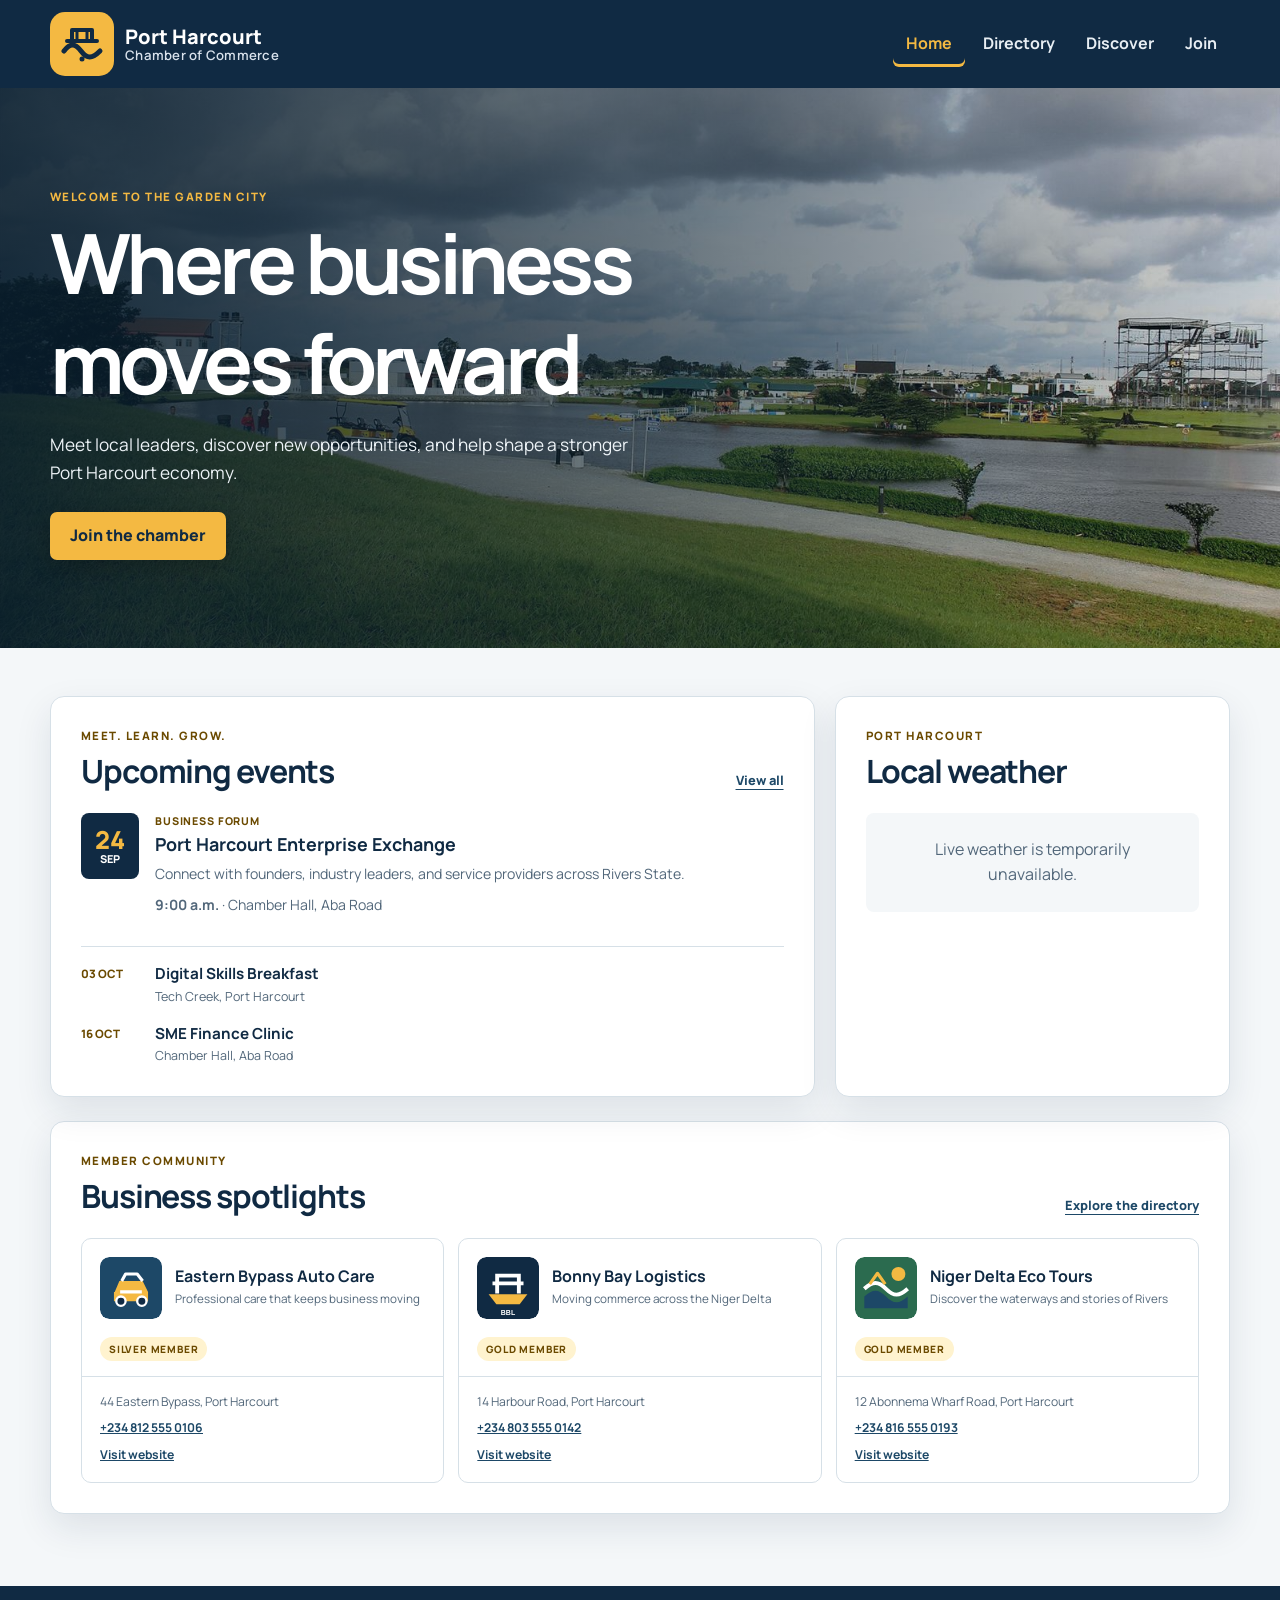
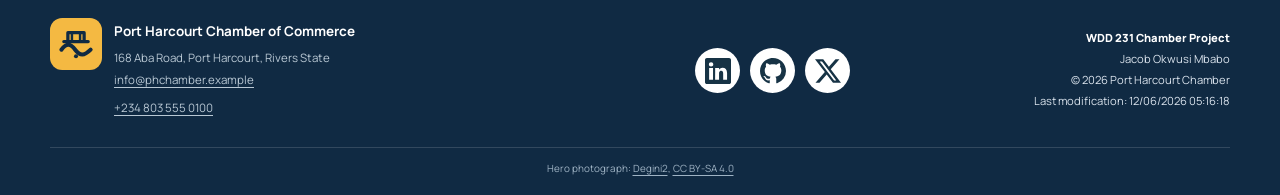
==== commit c232f547: "fixed errors" ====
--- a/chamber/index.html
+++ b/chamber/index.html
@@ -15,9 +15,11 @@
     <meta property="og:url" content="https://legendaryemp.github.io/wdd231/chamber/index.html">
     <link rel="icon" href="images/chamber-logo.svg" type="image/svg+xml">
     <link rel="stylesheet" href="styles/reset.css">
-    <link rel="preload" href="fonts/manrope-latin.woff2" as="font" type="font/woff2" crossorigin>
     <link rel="stylesheet" href="styles/small.css">
     <link rel="stylesheet" href="styles/larger.css">
+    <link rel="preconnect" href="https://fonts.googleapis.com">
+    <link rel="preconnect" href="https://fonts.gstatic.com" crossorigin>
+    <link href="https://fonts.googleapis.com/css2?family=Manrope:wght@400;500;600;700;800&amp;display=swap" rel="stylesheet">
     <script src="scripts/navigation.js" defer></script>
     <script src="scripts/dates.js" defer></script>
     <script src="scripts/weather.js" defer></script>
--- a/chamber/styles/small.css
+++ b/chamber/styles/small.css
@@ -1,11 +1,3 @@
-@font-face {
-    font-family: "Manrope";
-    font-style: normal;
-    font-weight: 200 800;
-    font-display: swap;
-    src: url("../fonts/manrope-latin.woff2") format("woff2");
-}
-
 :root {
     --navy: #102a43;
     --navy-light: #1d4867;
@@ -16,31 +8,34 @@
     --slate: #243b53;
     --muted: #52677a;
     --line: #d6e0e7;
-    --success: #2b6b4f;
     --radius: 14px;
-    --shadow: 0 14px 36px rgb(16 42 67 / 10%);
-}
-
-* {
-    box-sizing: border-box;
+    --shadow: 0 14px 36px #102a431a;
 }
 
 html {
     scroll-behavior: smooth;
 }
 
+body,
+.loading-message,
+.error-message,
+.forecast-list li {
+    background: var(--mist);
+}
+
+body,
+.featured-event .event-meta,
+.membership-dialog {
+    color: var(--slate);
+}
+
 body {
-    margin: 0;
-    background: var(--mist);
-    color: var(--slate);
     font-family: "Manrope", Arial, sans-serif;
     line-height: 1.6;
 }
 
 img {
     display: block;
-    max-width: 100%;
-    height: auto;
 }
 
 a {
@@ -52,8 +47,22 @@
     -webkit-tap-highlight-color: transparent;
 }
 
-button {
-    font: inherit;
+.skip-link,
+.primary-navigation a,
+.benefits-button,
+.dialog-close {
+    border-radius: 6px;
+}
+
+.skip-link,
+.button-primary,
+.current-temperature,
+.forecast-title,
+.forecast-list strong,
+.directory-toolbar button,
+.membership-form legend,
+.return-link {
+    color: var(--navy);
 }
 
 .skip-link {
@@ -62,22 +71,40 @@
     top: 8px;
     left: 8px;
     padding: 10px 14px;
-    border-radius: 6px;
     background: var(--gold);
-    color: var(--navy);
     font-weight: 800;
     transform: translateY(-150%);
 }
 
 .skip-link:focus {
     transform: translateY(0);
+}
+
+.site-header,
+.featured-event > time,
+.site-footer,
+.benefits-button,
+.dialog-close,
+.visit-message {
+    background: var(--navy);
+}
+
+.site-header,
+.brand,
+.menu-toggle,
+.hero-content,
+.hero h1,
+.featured-event > time,
+.footer-contact strong,
+.benefits-button,
+.dialog-close,
+.visit-message {
+    color: var(--white);
 }
 
 .site-header {
     position: relative;
     z-index: 20;
-    background: var(--navy);
-    color: var(--white);
 }
 
 .masthead {
@@ -94,7 +121,6 @@
     align-items: center;
     gap: 11px;
     width: fit-content;
-    color: var(--white);
     font-size: clamp(1rem, 4vw, 1.25rem);
     font-weight: 800;
     line-height: 1.15;
@@ -114,15 +140,23 @@
     letter-spacing: 0.02em;
 }
 
+.menu-toggle,
+.featured-event > time,
+.loading-message,
+.error-message,
+.visit-message,
+.discover-card figure,
+.photo-credits {
+    border-radius: 8px;
+}
+
 .menu-toggle {
     display: grid;
     place-items: center;
     width: 46px;
     height: 46px;
-    border: 1px solid rgb(255 255 255 / 35%);
-    border-radius: 8px;
+    border: 1px solid #ffffff59;
     background: transparent;
-    color: var(--white);
     cursor: pointer;
 }
 
@@ -132,7 +166,7 @@
     display: block;
     width: 23px;
     height: 2px;
-    background: currentcolor;
+    background: #ffffff;
     content: "";
     transition: transform 180ms ease;
 }
@@ -174,22 +208,31 @@
     gap: 2px;
     margin: 12px 0 0;
     padding: 0;
-    border-top: 1px solid rgb(255 255 255 / 16%);
+    border-top: 1px solid #ffffff29;
     list-style: none;
+}
+
+.primary-navigation a,
+.forecast-list time,
+.member-details a,
+.membership-form label,
+.benefits-button,
+.dialog-close,
+.application-details dt,
+.photo-credits summary {
+    font-weight: 700;
 }
 
 .primary-navigation a {
     display: block;
     padding: 13px 10px;
-    border-radius: 6px;
     color: #e8eef3;
-    font-weight: 700;
     text-decoration: none;
 }
 
 .primary-navigation a:hover,
 .primary-navigation a:focus-visible {
-    background: rgb(255 255 255 / 10%);
+    background: #ffffff1a;
     color: var(--white);
 }
 
@@ -211,7 +254,7 @@
     position: absolute;
     z-index: -1;
     inset: 0;
-    background: linear-gradient(180deg, rgb(8 29 45 / 12%) 12%, rgb(8 29 45 / 90%) 100%);
+    background: linear-gradient(180deg, #081d2d1f 12%, #081d2de6 100%);
     content: "";
 }
 
@@ -229,12 +272,18 @@
     width: min(100% - 32px, 1180px);
     margin-inline: auto;
     padding-block: 70px 54px;
-    color: var(--white);
+}
+
+.eyebrow,
+.event-type,
+.event-list time,
+.membership-badge,
+.level-price {
+    color: var(--gold-dark);
 }
 
 .eyebrow {
     margin: 0 0 7px;
-    color: var(--gold-dark);
     font-size: 0.72rem;
     font-weight: 800;
     letter-spacing: 0.13em;
@@ -262,7 +311,6 @@
 .hero h1 {
     max-width: 700px;
     margin: 0;
-    color: var(--white);
     font-size: clamp(2.3rem, 10vw, 5.2rem);
     letter-spacing: -0.055em;
 }
@@ -272,6 +320,12 @@
     margin: 18px 0 26px;
     color: #edf3f7;
     font-size: 1rem;
+}
+
+.button,
+.forecast-list li,
+.directory-toolbar button {
+    border-radius: 7px;
 }
 
 .button {
@@ -280,15 +334,13 @@
     min-height: 46px;
     align-items: center;
     padding: 11px 20px;
-    border-radius: 7px;
     font-weight: 800;
     text-decoration: none;
 }
 
 .button-primary {
     background: var(--gold);
-    color: var(--navy);
-    box-shadow: 0 8px 22px rgb(0 0 0 / 22%);
+    box-shadow: 0 8px 22px #00000038;
 }
 
 .button-primary:hover,
@@ -313,12 +365,49 @@
 }
 
 .content-card,
+.spotlights,
+.member-card,
+.directory-toolbar button,
+.social-links a,
+.application-panel,
+.level-card,
+.membership-dialog,
+.discover-card,
+.photo-credits {
+    background: var(--white);
+}
+
+.content-card,
+.spotlights,
+.member-card,
+.application-panel,
+.level-card,
+.membership-dialog,
+.discover-card,
+.photo-credits {
+    border: 1px solid var(--line);
+}
+
+.content-card,
+.spotlights,
+.application-panel,
+.level-card,
+.membership-dialog,
+.discover-card {
+    border-radius: var(--radius);
+}
+
+.content-card,
+.spotlights,
+.application-panel,
+.membership-dialog,
+.discover-card {
+    box-shadow: var(--shadow);
+}
+
+.content-card,
 .spotlights {
     padding: 24px;
-    border: 1px solid var(--line);
-    border-radius: var(--radius);
-    background: var(--white);
-    box-shadow: var(--shadow);
 }
 
 .section-heading {
@@ -341,9 +430,16 @@
     letter-spacing: -0.035em;
 }
 
+.text-link,
+.member-details a,
+.community-overview a,
+.photo-credits a,
+#place-source {
+    color: var(--navy-light);
+}
+
 .text-link {
     flex: 0 0 auto;
-    color: var(--navy-light);
     font-size: 0.8rem;
     font-weight: 800;
     text-underline-offset: 4px;
@@ -351,7 +447,7 @@
 
 .featured-event {
     display: grid;
-    grid-template-columns: 58px 1fr;
+    grid-template-columns: 58px minmax(0, 1fr);
     gap: 16px;
     padding-bottom: 22px;
     border-bottom: 1px solid var(--line);
@@ -362,9 +458,6 @@
     flex-direction: column;
     justify-content: center;
     height: 66px;
-    border-radius: 8px;
-    background: var(--navy);
-    color: var(--white);
     font-size: 0.68rem;
     font-weight: 800;
     line-height: 1.1;
@@ -379,7 +472,6 @@
 
 .event-type {
     margin: 0 0 4px;
-    color: var(--gold-dark);
     font-size: 0.67rem;
     font-weight: 800;
     letter-spacing: 0.08em;
@@ -403,7 +495,6 @@
 
 .featured-event .event-meta {
     margin-bottom: 0;
-    color: var(--slate);
 }
 
 .event-list {
@@ -412,13 +503,12 @@
 
 .event-list article {
     display: grid;
-    grid-template-columns: 58px 1fr;
+    grid-template-columns: 58px minmax(0, 1fr);
     gap: 16px;
     padding-top: 18px;
 }
 
 .event-list time {
-    color: var(--gold-dark);
     font-size: 0.72rem;
     font-weight: 800;
     text-transform: uppercase;
@@ -439,8 +529,6 @@
     grid-column: 1 / -1;
     margin: 0;
     padding: 24px;
-    border-radius: 8px;
-    background: var(--mist);
     color: var(--muted);
     text-align: center;
 }
@@ -462,7 +550,6 @@
 
 .current-temperature {
     margin: 0;
-    color: var(--navy);
     font-size: 2.2rem;
     font-weight: 800;
     line-height: 1;
@@ -477,7 +564,6 @@
 
 .forecast-title {
     margin: 0 0 10px;
-    color: var(--navy);
     font-size: 0.78rem;
     letter-spacing: 0.08em;
     text-transform: uppercase;
@@ -494,8 +580,6 @@
 
 .forecast-list li {
     padding: 11px 5px;
-    border-radius: 7px;
-    background: var(--mist);
     text-align: center;
 }
 
@@ -507,12 +591,10 @@
 .forecast-list time {
     color: var(--muted);
     font-size: 0.67rem;
-    font-weight: 700;
 }
 
 .forecast-list strong {
     margin-top: 4px;
-    color: var(--navy);
     font-size: 1.04rem;
 }
 
@@ -541,9 +623,7 @@
     grid-template-rows: auto auto 1fr;
     min-width: 0;
     overflow: hidden;
-    border: 1px solid var(--line);
     border-radius: 10px;
-    background: var(--white);
 }
 
 .member-card-header {
@@ -560,6 +640,7 @@
     border-radius: 9px;
 }
 
+.member-card h2,
 .member-card h3 {
     margin: 0;
     font-size: 1rem;
@@ -577,7 +658,6 @@
     padding: 4px 9px;
     border-radius: 999px;
     background: #fff3cf;
-    color: var(--gold-dark);
     font-size: 0.63rem;
     font-weight: 800;
     letter-spacing: 0.08em;
@@ -596,41 +676,12 @@
 }
 
 .member-details a {
-    color: var(--navy-light);
-    font-weight: 700;
     overflow-wrap: anywhere;
 }
 
 .directory-main {
     min-height: 55vh;
     padding-block: 38px 56px;
-}
-
-.placeholder-main {
-    display: flex;
-    flex-direction: column;
-    justify-content: center;
-    min-height: 58vh;
-    width: min(100% - 32px, 760px);
-    margin-inline: auto;
-    padding-block: 64px;
-}
-
-.placeholder-main h1 {
-    max-width: 700px;
-    margin: 0;
-    font-size: clamp(2.2rem, 9vw, 4.3rem);
-    letter-spacing: -0.055em;
-}
-
-.placeholder-main > p:not(.eyebrow) {
-    max-width: 650px;
-    margin: 18px 0 28px;
-    color: var(--muted);
-}
-
-.placeholder-main .button {
-    align-self: flex-start;
 }
 
 .directory-intro {
@@ -659,9 +710,6 @@
     min-width: 104px;
     padding: 9px 15px;
     border: 1px solid var(--navy);
-    border-radius: 7px;
-    background: var(--white);
-    color: var(--navy);
     font-weight: 800;
     cursor: pointer;
 }
@@ -681,7 +729,6 @@
 }
 
 .directory-grid.list-view .member-card {
-    display: grid;
     grid-template-columns: 1fr;
     margin-bottom: 10px;
     border-radius: 5px;
@@ -693,7 +740,6 @@
 
 .site-footer {
     padding: 32px 16px 18px;
-    background: var(--navy);
     color: #d9e2ec;
 }
 
@@ -711,7 +757,6 @@
 }
 
 .footer-contact strong {
-    color: var(--white);
     font-size: 0.84rem;
 }
 
@@ -739,9 +784,8 @@
     width: 45px;
     height: 45px;
     place-items: center;
-    border: 1px solid rgb(255 255 255 / 28%);
+    border: 1px solid #ffffff47;
     border-radius: 50%;
-    background: var(--white);
 }
 
 .footer-meta p {
@@ -758,7 +802,7 @@
     width: min(100%, 1180px);
     margin: 24px auto 0;
     padding-top: 13px;
-    border-top: 1px solid rgb(255 255 255 / 14%);
+    border-top: 1px solid #ffffff24;
     color: #9fb3c4;
     font-size: 0.62rem;
     text-align: center;
@@ -769,27 +813,10 @@
     outline-offset: 3px;
 }
 
-[hidden] {
-    display: none !important;
-}
-
 @media (max-width: 699px) {
-    .masthead .menu-toggle {
-        display: grid !important;
-    }
-
-    .featured-event {
-        grid-template-columns: 58px minmax(0, 1fr);
-    }
-
     .featured-event h3 {
         font-size: 1rem;
     }
-}
-
-.member-card h2 {
-    margin: 0;
-    font-size: 1rem;
 }
 
 .member-details,
@@ -835,10 +862,6 @@
 .application-panel {
     min-width: 0;
     padding: clamp(18px, 3vw, 32px);
-    border: 1px solid var(--line);
-    border-radius: var(--radius);
-    background: var(--white);
-    box-shadow: var(--shadow);
 }
 
 .application-panel h2,
@@ -866,7 +889,6 @@
     margin-bottom: 18px;
     padding: 0 0 8px;
     border-bottom: 1px solid var(--line);
-    color: var(--navy);
     font-weight: 800;
 }
 
@@ -874,7 +896,6 @@
     display: block;
     margin-bottom: 18px;
     font-size: 0.9rem;
-    font-weight: 700;
 }
 
 .membership-form input:not([type="hidden"], [type="submit"]),
@@ -932,10 +953,7 @@
 .level-card {
     margin-top: 16px;
     padding: 22px;
-    border: 1px solid var(--line);
     border-left: 5px solid var(--navy-light);
-    border-radius: var(--radius);
-    background: var(--white);
     animation: welcome-card 550ms ease-out both;
 }
 
@@ -966,7 +984,6 @@
 }
 
 .level-price {
-    color: var(--gold-dark);
     font-weight: 800;
 }
 
@@ -975,10 +992,6 @@
     min-height: 44px;
     padding: 9px 14px;
     border: 1px solid var(--navy);
-    border-radius: 6px;
-    background: var(--navy);
-    color: var(--white);
-    font-weight: 700;
     cursor: pointer;
 }
 
@@ -993,15 +1006,10 @@
     margin: auto;
     padding: 28px;
     overflow-y: auto;
-    border: 1px solid var(--line);
-    border-radius: var(--radius);
-    background: var(--white);
-    color: var(--slate);
-    box-shadow: var(--shadow);
 }
 
 .membership-dialog::backdrop {
-    background: rgb(8 29 45 / 72%);
+    background: #081d2db8;
 }
 
 .membership-dialog h2 {
@@ -1043,7 +1051,6 @@
 .application-details dt {
     color: var(--muted);
     font-size: 0.85rem;
-    font-weight: 700;
 }
 
 .application-details dd {
@@ -1058,7 +1065,6 @@
 }
 
 .return-link {
-    color: var(--navy);
     text-decoration: underline;
     text-underline-offset: 4px;
 }
@@ -1092,9 +1098,6 @@
     margin-bottom: 24px;
     padding: 16px 20px;
     border-left: 5px solid var(--gold);
-    border-radius: 8px;
-    background: var(--navy);
-    color: var(--white);
 }
 
 .visit-message p {
@@ -1108,13 +1111,11 @@
 
 .community-overview h2 {
     margin-bottom: 8px;
-    color: var(--navy);
 }
 
 .community-overview a,
 .photo-credits a,
 #place-source {
-    color: var(--navy-light);
     text-underline-offset: 3px;
 }
 
@@ -1126,24 +1127,19 @@
 .discover-card {
     display: grid;
     grid-template-areas:
-        "name"
-        "photo"
-        "address"
-        "description"
-        "action";
+    "name"
+    "photo"
+    "address"
+    "description"
+    "action";
     gap: 16px;
     padding: 20px;
-    border: 1px solid var(--line);
-    border-radius: var(--radius);
-    background: var(--white);
-    box-shadow: var(--shadow);
     overflow: hidden;
 }
 
 .discover-card h2 {
     grid-area: name;
     margin: 0;
-    color: var(--navy);
     font-size: 1.25rem;
     line-height: 1.4;
 }
@@ -1153,7 +1149,6 @@
     margin: 0;
     align-self: start;
     overflow: hidden;
-    border-radius: 8px;
 }
 
 .discover-card img {
@@ -1183,15 +1178,11 @@
 .photo-credits {
     margin-top: 32px;
     padding: 18px;
-    border: 1px solid var(--line);
-    border-radius: 8px;
-    background: var(--white);
     overflow-wrap: anywhere;
 }
 
 .photo-credits summary {
     min-height: 28px;
-    font-weight: 700;
     cursor: pointer;
 }
 
--- a/chamber/styles/larger.css
+++ b/chamber/styles/larger.css
@@ -41,7 +41,7 @@
     }
 
     .hero::after {
-        background: linear-gradient(90deg, rgb(8 29 45 / 90%) 0%, rgb(8 29 45 / 58%) 50%, rgb(8 29 45 / 15%) 100%);
+        background: linear-gradient(90deg, #081d2de6 0%, #081d2d94 50%, #081d2d26 100%);
     }
 
     .hero-content {
@@ -109,16 +109,7 @@
     .footer-meta {
         text-align: right;
     }
-}
 
-@media (min-width: 960px) {
-    .spotlight-grid,
-    .directory-grid {
-        grid-template-columns: repeat(3, minmax(0, 1fr));
-    }
-}
-
-@media (min-width: 700px) {
     .join-layout {
         grid-template-columns: minmax(0, 1.35fr) minmax(0, 1fr);
         gap: 28px;
@@ -136,6 +127,11 @@
 }
 
 @media (min-width: 960px) {
+    .spotlight-grid,
+    .directory-grid {
+        grid-template-columns: repeat(3, minmax(0, 1fr));
+    }
+
     .join-layout {
         gap: 48px;
     }
@@ -151,10 +147,10 @@
     .discover-card {
         grid-template-columns: minmax(0, 300px) minmax(0, 1fr);
         grid-template-areas:
-            "photo name"
-            "photo description"
-            "photo address"
-            "action action";
+        "photo name"
+        "photo description"
+        "photo address"
+        "action action";
         column-gap: 24px;
     }
 }
@@ -167,10 +163,10 @@
     .discover-card {
         grid-template-columns: minmax(0, 1fr) minmax(0, 1fr);
         grid-template-areas:
-            "name name"
-            "photo description"
-            "photo address"
-            "action action";
+        "name name"
+        "photo description"
+        "photo address"
+        "action action";
     }
 }
 
